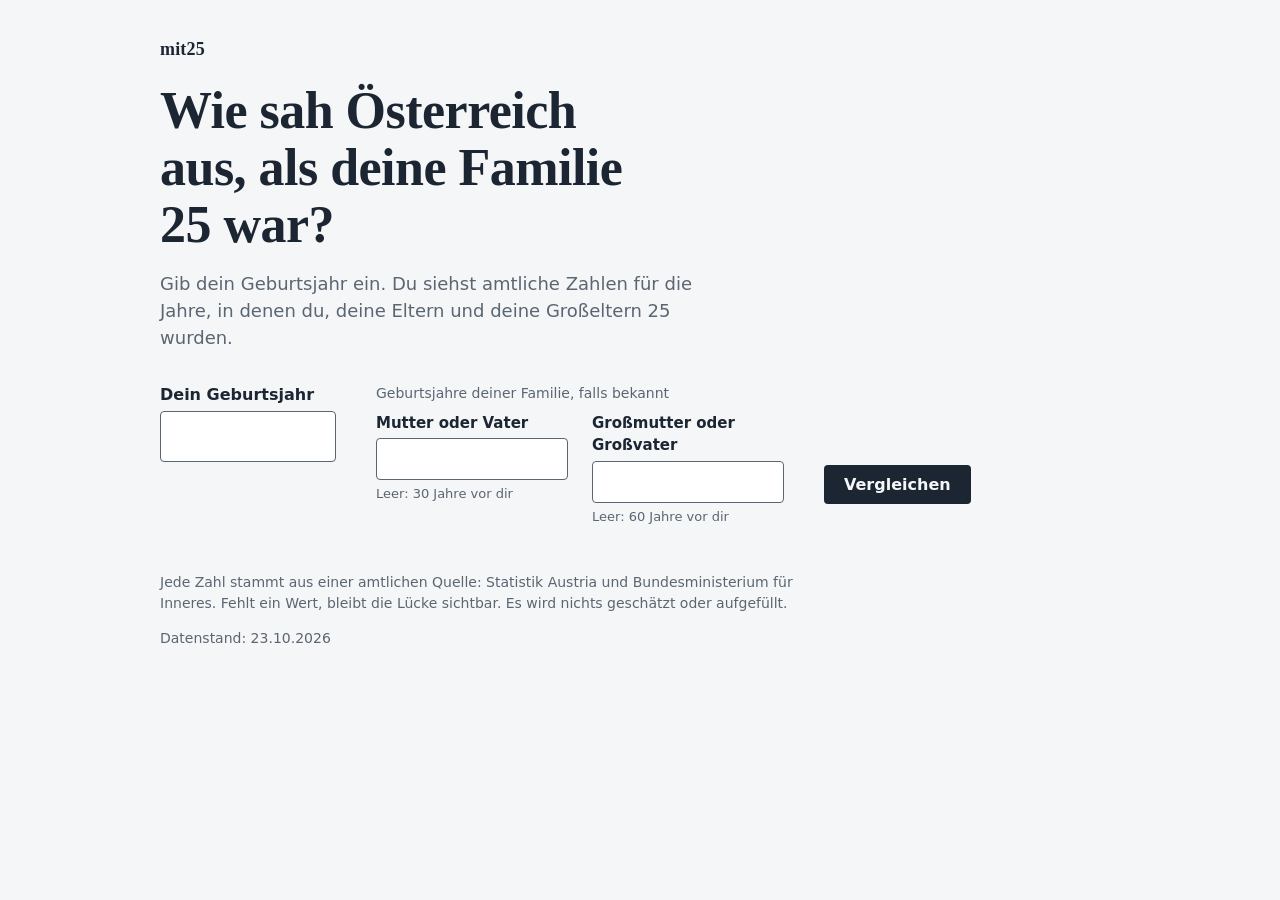
==== site/index.html @ ef91c7c1 "Phase 3: Frontend MVP mit Generationenvergleich Statische Seite mit Eingabe Geburtsjahr (Eltern, Gro" ====
<!doctype html>
<html lang="de-AT">
<head>
  <meta charset="utf-8">
  <meta name="viewport" content="width=device-width, initial-scale=1">
  <title>mit25</title>
  <meta name="description" content="Wie sah Österreich aus, als du, deine Eltern und deine Großeltern 25 wart? Amtliche Zahlen im Vergleich.">
  <link rel="stylesheet" href="style.css">
  <script type="module" src="app.js"></script>
</head>
<body>
  <header class="intro">
    <p class="brand">mit25</p>
    <h1>Wie sah Österreich aus, als deine Familie 25 war?</h1>
    <p class="lede">Gib dein Geburtsjahr ein. Du siehst amtliche Zahlen für die Jahre, in denen du, deine Eltern und deine Großeltern 25 wurden.</p>

    <form id="form" novalidate>
      <div class="field field-main">
        <label for="you">Dein Geburtsjahr</label>
        <input id="you" name="jahr" inputmode="numeric" autocomplete="bday-year" maxlength="4" required aria-describedby="you-error">
        <p class="error" id="you-error" aria-live="polite"></p>
      </div>
      <fieldset class="family">
        <legend>Geburtsjahre deiner Familie, falls bekannt</legend>
        <div class="family-fields">
        <div class="field">
          <label for="parents">Mutter oder Vater</label>
          <input id="parents" name="eltern" inputmode="numeric" maxlength="4" aria-describedby="parents-hint parents-error">
          <p class="hint" id="parents-hint">Leer: 30 Jahre vor dir</p>
          <p class="error" id="parents-error" aria-live="polite"></p>
        </div>
        <div class="field">
          <label for="grandparents">Großmutter oder Großvater</label>
          <input id="grandparents" name="grosseltern" inputmode="numeric" maxlength="4" aria-describedby="grandparents-hint grandparents-error">
          <p class="hint" id="grandparents-hint">Leer: 60 Jahre vor dir</p>
          <p class="error" id="grandparents-error" aria-live="polite"></p>
        </div>
        </div>
      </fieldset>
      <button type="submit">Vergleichen</button>
    </form>
  </header>

  <main id="result" hidden>
    <table class="compare">
      <caption class="visually-hidden">Österreich im Jahr, in dem jede Generation 25 wurde</caption>
      <thead>
        <tr id="generations"><td></td></tr>
      </thead>
    </table>
  </main>

  <p class="load-error" id="load-error" hidden>Die Daten konnten nicht geladen werden. Die Seite muss über einen Webserver geöffnet werden, zum Beispiel mit <code>python3 -m http.server -d site</code>.</p>

  <footer>
    <p>Jede Zahl stammt aus einer amtlichen Quelle: Statistik Austria und Bundesministerium für Inneres. Fehlt ein Wert, bleibt die Lücke sichtbar. Es wird nichts geschätzt oder aufgefüllt.</p>
    <p id="data-date"></p>
  </footer>
</body>
</html>
---- site/style.css ----
:root {
  --paper: #f4f6f7;
  --ink: #1c2633;
  --muted: #5b6672;
  --rule: #d5dbe0;
  --field: #ffffff;
  --error: #b3261e;
  /* Farbe je Generation, auch für spätere Diagramme */
  --grandparents: #8b5e34;
  --parents: #2e7d6b;
  --you: #3b4cc0;

  --serif: Charter, "Bitstream Charter", "Sitka Text", Cambria, Georgia, serif;
  --sans: system-ui, -apple-system, "Segoe UI", Roboto, "Noto Sans", sans-serif;
  --gutter: 16px;
  --measure: 62rem;
}

@media (prefers-color-scheme: dark) {
  :root {
    --paper: #141a21;
    --ink: #e6ebef;
    --muted: #9aa6b2;
    --rule: #2c3641;
    --field: #1c242d;
    --error: #ff8a80;
    --grandparents: #d9a066;
    --parents: #5cc2a8;
    --you: #8c9bff;
  }
}

* { box-sizing: border-box; }

body {
  margin: 0;
  background: var(--paper);
  color: var(--ink);
  font: 1rem/1.5 var(--sans);
  -webkit-text-size-adjust: 100%;
}

.intro, main, footer, .load-error {
  max-width: var(--measure);
  margin: 0 auto;
  padding: 0 var(--gutter);
}

/* Einstieg */
.intro { padding-top: 2.5rem; padding-bottom: 2rem; }

.brand {
  margin: 0 0 1.5rem;
  font: 700 1.125rem/1 var(--serif);
  letter-spacing: 0.01em;
}

h1 {
  margin: 0;
  max-width: 18ch;
  font: 600 clamp(2rem, 6vw, 3.25rem)/1.1 var(--serif);
  letter-spacing: -0.01em;
}

.lede {
  max-width: 34rem;
  margin: 1rem 0 2rem;
  color: var(--muted);
  font-size: 1.125rem;
}

/* Formular */
form {
  display: flex;
  flex-wrap: wrap;
  gap: 1rem 2.5rem;
  align-items: flex-end;
}

.field-main { width: 11rem; }

.family { margin: 0; padding: 0; border: 0; min-width: 0; }

.family legend {
  padding: 0;
  margin-bottom: 0.5rem;
  color: var(--muted);
  font-size: 0.875rem;
}

.family-fields {
  display: grid;
  grid-template-columns: repeat(2, 12rem);
  gap: 1rem 1.5rem;
}

/* Hinweis- und Fehlerzeilen nicht mit unten bündig ausrichten */
.field { align-self: flex-start; }

.field label { display: block; margin-bottom: 0.25rem; font-weight: 600; font-size: 0.9375rem; }

.field-main label { font-size: 1rem; }

input {
  width: 100%;
  padding: 0.5rem 0.625rem;
  border: 1px solid var(--muted);
  border-radius: 4px;
  background: var(--field);
  color: var(--ink);
  font: 600 1.25rem/1.2 var(--serif);
  font-variant-numeric: lining-nums tabular-nums;
}

.field-main input { font-size: 1.75rem; }

input[aria-invalid="true"] { border-color: var(--error); }

.hint, .error { margin: 0.25rem 0 0; font-size: 0.8125rem; }
.hint { color: var(--muted); }
.error { color: var(--error); }
.error:empty { display: none; }

button {
  margin-bottom: 1.375rem;
  padding: 0.625rem 1.25rem;
  border: 0;
  border-radius: 4px;
  background: var(--ink);
  color: var(--paper);
  font: 600 1rem/1.2 var(--sans);
  cursor: pointer;
}

:focus-visible { outline: 3px solid var(--you); outline-offset: 2px; }

/* Vergleich */
main { padding-bottom: 3rem; }

.compare {
  width: 100%;
  border-collapse: collapse;
  table-layout: fixed;
  font-variant-numeric: lining-nums tabular-nums;
}

.compare thead td:first-child { width: 30%; }

.gen {
  padding: 0 0.75rem 1rem;
  text-align: left;
  vertical-align: bottom;
  font-weight: 400;
  border-top: 6px solid var(--gen);
}

.gen-grandparents { --gen: var(--grandparents); }
.gen-parents { --gen: var(--parents); }
.gen-you { --gen: var(--you); }

.gen-name { display: block; padding-top: 0.75rem; font-weight: 600; }

/* Das Stichjahr ist das eine große Element der Seite */
.gen-year {
  display: block;
  color: var(--gen);
  font: 600 clamp(2.25rem, 7vw, 4.5rem)/1 var(--serif);
  letter-spacing: -0.02em;
}

.gen-born { display: block; color: var(--muted); font-size: 0.8125rem; }

.indicator th, .indicator td {
  padding: 0.875rem 0.75rem;
  border-top: 1px solid var(--rule);
  text-align: left;
  vertical-align: top;
}

.indicator th { padding-left: 0; font-weight: 600; }

.indicator .member th { padding-left: 1rem; font-weight: 400; color: var(--muted); }
.indicator .group-head th { padding-bottom: 0; }
.indicator .member th, .indicator .member td { border-top-style: dotted; }
.indicator .group-head + .member th, .indicator .group-head + .member td { border-top: 0; }

.value { font: 600 1.375rem/1.2 var(--serif); }
.unit { color: var(--muted); font-size: 0.875rem; }
.note { display: block; color: var(--muted); font-size: 0.8125rem; }
.gap { display: block; color: var(--muted); font-style: italic; }

details { margin-top: 0.25rem; font-weight: 400; }
summary { color: var(--muted); font-size: 0.8125rem; cursor: pointer; }
.source { max-width: 34rem; margin: 0.5rem 0 0.25rem; color: var(--muted); font-size: 0.8125rem; }
.source p, .source ul { margin: 0 0 0.5rem; }
.source ul { padding-left: 1.1rem; }
.source a { color: inherit; overflow-wrap: anywhere; }

.load-error { color: var(--error); }

footer {
  padding-bottom: 3rem;
  color: var(--muted);
  font-size: 0.875rem;
}
footer p { max-width: 40rem; }

.visually-hidden {
  position: absolute;
  width: 1px; height: 1px;
  overflow: hidden;
  clip: rect(0 0 0 0);
  white-space: nowrap;
}

/* Schmale Bildschirme: Beschriftung über den drei Werten */
@media (max-width: 40rem) {
  form { flex-direction: column; align-items: stretch; }
  .field-main { width: 100%; }
  .family-fields { grid-template-columns: 1fr 1fr; gap: 1rem; }
  button { align-self: flex-start; margin-bottom: 0; }

  .compare, .compare thead, .compare tbody { display: block; }
  .compare tr { display: grid; grid-template-columns: repeat(3, minmax(0, 1fr)); }
  .compare thead td:first-child { display: none; }
  .gen { padding: 0 0.5rem 0.75rem; }
  .indicator th { grid-column: 1 / -1; padding-bottom: 0.25rem; }
  .indicator td { padding: 0.25rem 0.5rem 0.875rem; border-top: 0; }
  .indicator .member th { padding-left: 0; }
  .value { font-size: 1.125rem; }
}

@media (prefers-reduced-motion: reduce) {
  * { scroll-behavior: auto !important; }
}
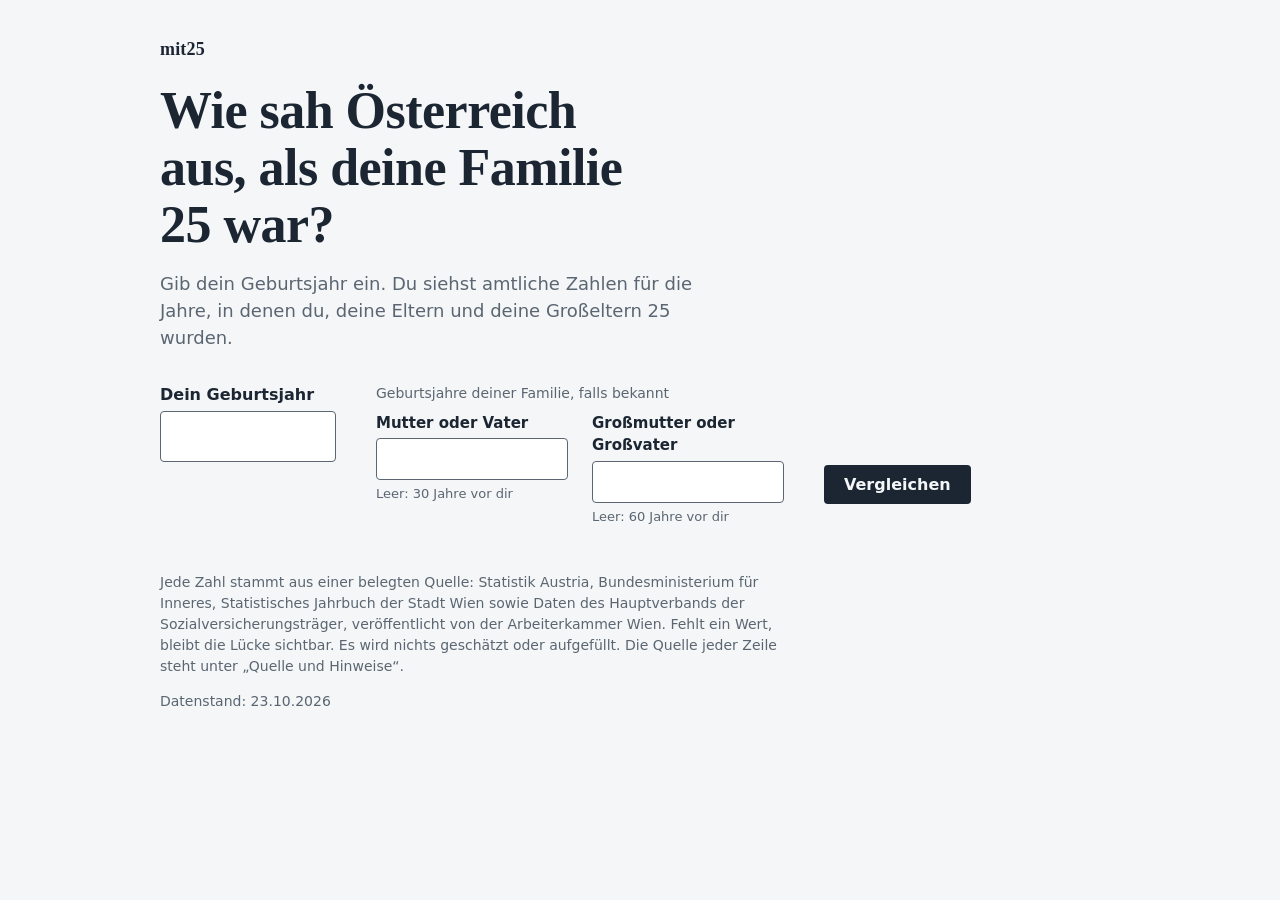
==== commit f6c066cf: "Phase 5: Alltagspreise Wien 1980-1992 (Pilot) Semmel, Vollmilch, Kinokarte und Benzin aus drei Ausga" ====
--- a/site/index.html
+++ b/site/index.html
@@ -48,12 +48,18 @@
         <tr id="generations"><td></td></tr>
       </thead>
     </table>
+
+    <section class="charts-section" aria-labelledby="charts-title">
+      <h2 id="charts-title">Verlauf über die Jahrzehnte</h2>
+      <p class="charts-intro">Senkrechte Linien markieren die drei Stichjahre. Graue Flächen zeigen Jahre ohne Daten.</p>
+      <div id="charts" class="charts"></div>
+    </section>
   </main>
 
   <p class="load-error" id="load-error" hidden>Die Daten konnten nicht geladen werden. Die Seite muss über einen Webserver geöffnet werden, zum Beispiel mit <code>python3 -m http.server -d site</code>.</p>
 
   <footer>
-    <p>Jede Zahl stammt aus einer amtlichen Quelle: Statistik Austria und Bundesministerium für Inneres. Fehlt ein Wert, bleibt die Lücke sichtbar. Es wird nichts geschätzt oder aufgefüllt.</p>
+    <p>Jede Zahl stammt aus einer belegten Quelle: Statistik Austria, Bundesministerium für Inneres, Statistisches Jahrbuch der Stadt Wien sowie Daten des Hauptverbands der Sozialversicherungsträger, veröffentlicht von der Arbeiterkammer Wien. Fehlt ein Wert, bleibt die Lücke sichtbar. Es wird nichts geschätzt oder aufgefüllt. Die Quelle jeder Zeile steht unter „Quelle und Hinweise“.</p>
     <p id="data-date"></p>
   </footer>
 </body>
--- a/site/style.css
+++ b/site/style.css
@@ -5,10 +5,16 @@
   --rule: #d5dbe0;
   --field: #ffffff;
   --error: #b3261e;
-  /* Farbe je Generation, auch für spätere Diagramme */
-  --grandparents: #8b5e34;
-  --parents: #2e7d6b;
-  --you: #3b4cc0;
+  /* Farbe je Generation, in Tabelle und Diagrammen. Mit dataviz-Validator geprüft
+     (Helligkeit, Chroma, Farbsehschwächen, Kontrast) gegen --paper. */
+  --grandparents: #b35a12;
+  --parents: #0b8a6f;
+  --you: #5148d4;
+  /* Datenlinien neutral, damit die Generationsfarben nur die Stichjahre tragen */
+  --line: #3d4955;
+  --line-2: #8a96a3;
+  --grid: #e1e6ea;
+  --empty: #e6eaed;
 
   --serif: Charter, "Bitstream Charter", "Sitka Text", Cambria, Georgia, serif;
   --sans: system-ui, -apple-system, "Segoe UI", Roboto, "Noto Sans", sans-serif;
@@ -24,9 +30,13 @@
     --rule: #2c3641;
     --field: #1c242d;
     --error: #ff8a80;
-    --grandparents: #d9a066;
-    --parents: #5cc2a8;
-    --you: #8c9bff;
+    --grandparents: #d0782a;
+    --parents: #22a586;
+    --you: #7d78f5;
+    --line: #c3ccd5;
+    --line-2: #7b8794;
+    --grid: #232c36;
+    --empty: #1b232b;
   }
 }
 
@@ -198,6 +208,81 @@
 
 .load-error { color: var(--error); }
 
+/* Diagramme */
+.charts-section { margin-top: 3.5rem; }
+
+h2 { margin: 0; font: 600 1.75rem/1.2 var(--serif); }
+
+.charts-intro { max-width: 40rem; margin: 0.5rem 0 1.5rem; color: var(--muted); }
+
+.charts {
+  display: grid;
+  grid-template-columns: repeat(auto-fill, minmax(min(100%, 26rem), 1fr));
+  gap: 2.5rem 2rem;
+}
+
+.chart { min-width: 0; }
+.chart h3 { margin: 0; font-size: 1rem; }
+.chart-unit { margin: 0 0 0.25rem; color: var(--muted); font-size: 0.8125rem; }
+.chart-legend { display: flex; gap: 1rem; margin: 0 0 0.25rem; color: var(--muted); font-size: 0.8125rem; }
+.chart-legend > span { display: inline-flex; align-items: center; gap: 0.375rem; }
+
+.chart-plot { position: relative; }
+.chart-svg { display: block; overflow: visible; }
+.chart-svg:focus-visible { outline-offset: 4px; }
+
+.chart-svg text { font: 11px/1 var(--sans); fill: var(--muted); }
+.chart-svg .ref-label { font-size: 12px; fill: var(--ink); }
+.chart-svg .end-label { font-size: 12px; fill: var(--ink); }
+.chart-svg .empty-label { font-style: italic; }
+
+.grid { stroke: var(--grid); stroke-width: 1; }
+.axis { stroke: var(--muted); stroke-width: 1; }
+.empty { fill: var(--empty); }
+
+.line { fill: none; stroke-width: 2; stroke-linejoin: round; stroke-linecap: round; }
+.line.series-0 { stroke: var(--line); }
+.line.series-1 { stroke: var(--line-2); }
+.point { stroke: var(--paper); stroke-width: 2; }
+.point.series-0 { fill: var(--line); }
+.point.series-1 { fill: var(--line-2); }
+
+.ref { stroke-width: 1.5; }
+.ref-grandparents { stroke: var(--grandparents); fill: var(--grandparents); }
+.ref-parents { stroke: var(--parents); fill: var(--parents); }
+.ref-you { stroke: var(--you); fill: var(--you); }
+.ref-dot { stroke: none; }
+.hit { stroke: var(--paper); stroke-width: 2; }
+
+.crosshair { stroke: var(--muted); stroke-width: 1; }
+.break { stroke: var(--muted); stroke-width: 1; }
+.overlay { fill: transparent; cursor: crosshair; }
+
+.tooltip {
+  position: absolute;
+  z-index: 1;
+  min-width: 7rem;
+  padding: 0.5rem 0.625rem;
+  border: 1px solid var(--rule);
+  border-radius: 4px;
+  background: var(--field);
+  font-size: 0.8125rem;
+  pointer-events: none;
+  font-variant-numeric: lining-nums tabular-nums;
+}
+.tooltip-year { color: var(--muted); margin-bottom: 0.125rem; }
+.tooltip-row { display: flex; align-items: center; gap: 0.375rem; }
+
+.key { display: inline-block; width: 14px; height: 2px; border-radius: 1px; }
+.key-0 { background: var(--line); }
+.key-1 { background: var(--line-2); }
+
+.chart-table { margin-top: 0.5rem; }
+.chart-table table { margin-top: 0.5rem; border-collapse: collapse; font-size: 0.8125rem; font-variant-numeric: lining-nums tabular-nums; }
+.chart-table th, .chart-table td { padding: 0.125rem 1rem 0.125rem 0; text-align: left; }
+.chart-table thead th { color: var(--muted); font-weight: 600; }
+.chart-table tbody th { font-weight: 400; color: var(--muted); }
+
 footer {
   padding-bottom: 3rem;
   color: var(--muted);
